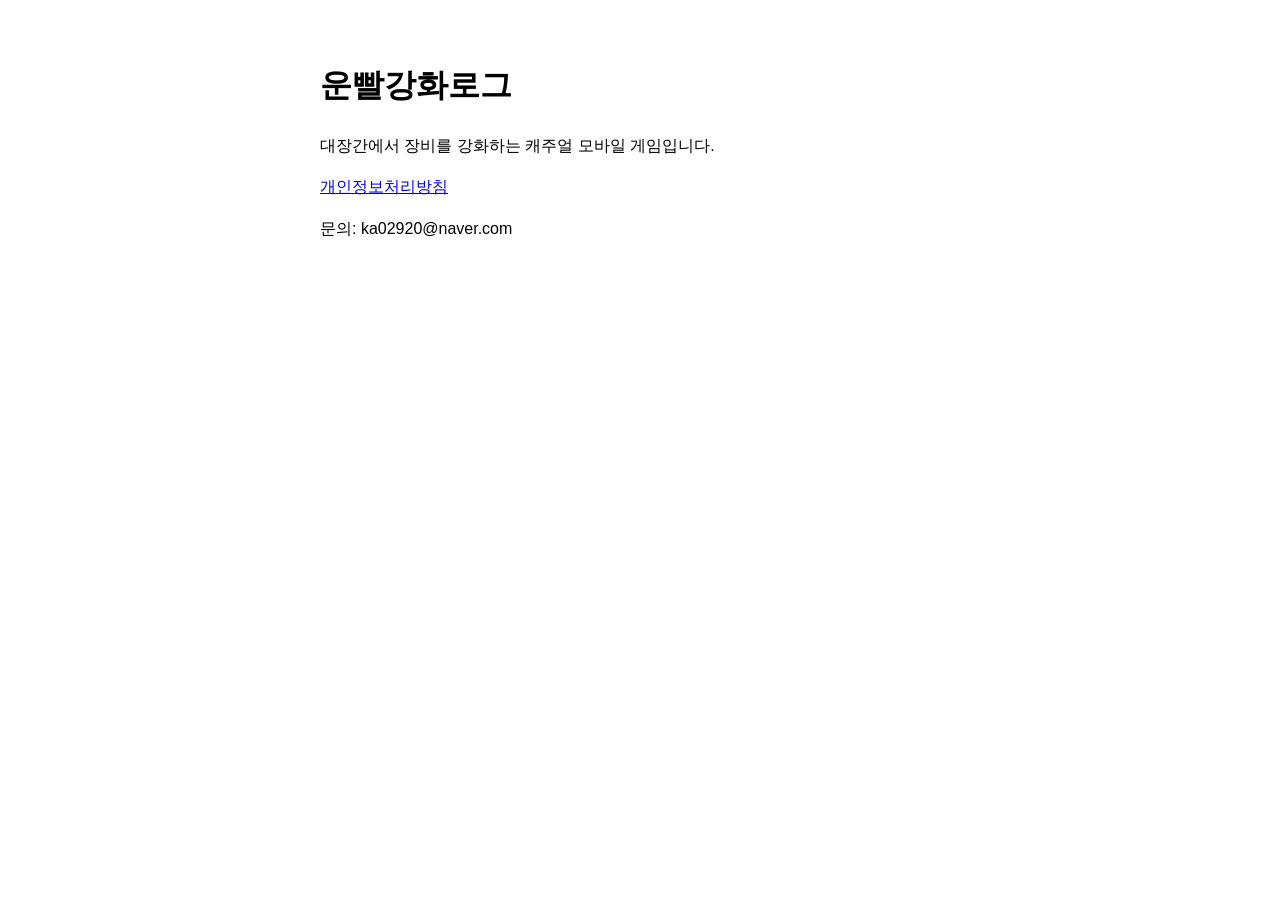
==== index.html @ 8e12b2b0 "complete" ====
<!doctype html>
<html lang="ko">
<head>
<meta charset="utf-8">
<title>운빨강화로그</title>
<meta name="viewport" content="width=device-width, initial-scale=1">
</head>
<body style="font-family:sans-serif; max-width:640px; margin:60px auto; padding:0 20px; line-height:1.6;">
<h1>운빨강화로그</h1>
<p>대장간에서 장비를 강화하는 캐주얼 모바일 게임입니다.</p>
<p><a href="privacy.html">개인정보처리방침</a></p>
<p>문의: ka02920@naver.com</p>
</body>
</html>
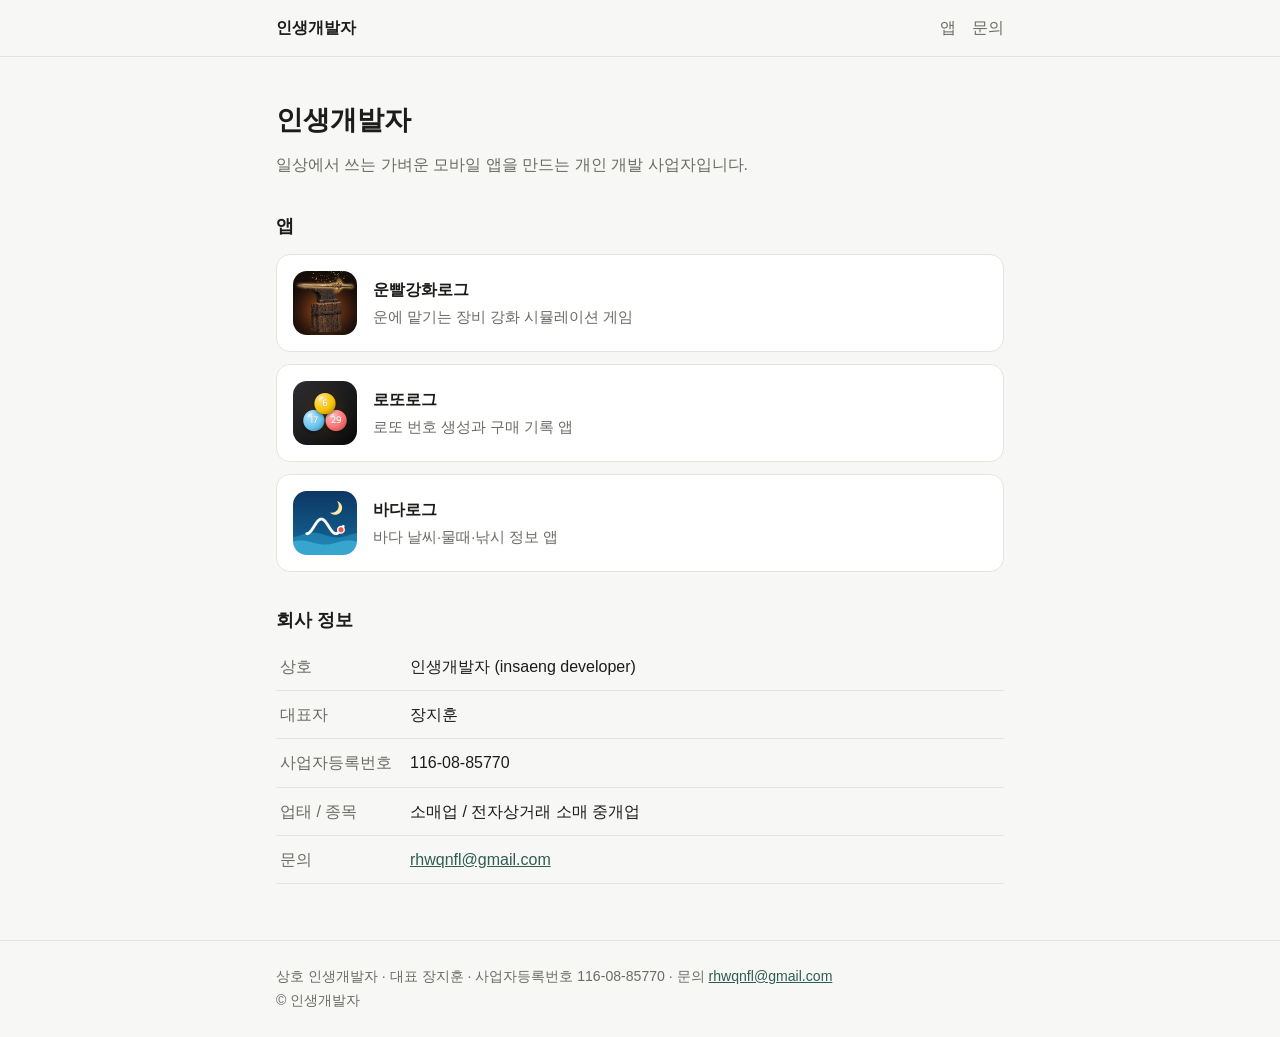
==== commit 943b0cde: "Add developer homepage" ====
--- a/index.html
+++ b/index.html
@@ -1,14 +1,11 @@
-<!doctype html>
-<html lang="ko">
-<head>
-<meta charset="utf-8">
-<title>운빨강화로그</title>
-<meta name="viewport" content="width=device-width, initial-scale=1">
-</head>
-<body style="font-family:sans-serif; max-width:640px; margin:60px auto; padding:0 20px; line-height:1.6;">
-<h1>운빨강화로그</h1>
-<p>대장간에서 장비를 강화하는 캐주얼 모바일 게임입니다.</p>
-<p><a href="privacy.html">개인정보처리방침</a></p>
-<p>문의: ka02920@naver.com</p>
-</body>
-</html>
+<!doctype html><html lang="ko"><head><meta charset="utf-8"><meta name="viewport" content="width=device-width,initial-scale=1">
+<title>인생개발자 - 모바일 앱 개발</title><link rel="stylesheet" href="style.css"></head><body>
+<header><div class="wrap"><a class="brand" href="">인생개발자</a><nav><a href="">앱</a><a href="contact/">문의</a></nav></div></header>
+<main class="wrap"><h1>인생개발자</h1>
+<p class="lead">일상에서 쓰는 가벼운 모바일 앱을 만드는 개인 개발 사업자입니다.</p>
+<h2>앱</h2><a class="card" href="apps/luck-enchant/"><img src="assets/luck-enchant.png" alt=""><div><b>운빨강화로그</b><span>운에 맡기는 장비 강화 시뮬레이션 게임</span></div></a><a class="card" href="apps/lotto-log/"><img src="assets/lotto-log.png" alt=""><div><b>로또로그</b><span>로또 번호 생성과 구매 기록 앱</span></div></a><a class="card" href="apps/sea-log/"><img src="assets/sea-log.png" alt=""><div><b>바다로그</b><span>바다 날씨·물때·낚시 정보 앱</span></div></a>
+<h2>회사 정보</h2><table>
+<tr><td>상호</td><td>인생개발자 (insaeng developer)</td></tr><tr><td>대표자</td><td>장지훈</td></tr>
+<tr><td>사업자등록번호</td><td>116-08-85770</td></tr><tr><td>업태 / 종목</td><td>소매업 / 전자상거래 소매 중개업</td></tr>
+<tr><td>문의</td><td><a href="mailto:rhwqnfl@gmail.com">rhwqnfl@gmail.com</a></td></tr></table></main>
+<footer><div class="wrap">상호 인생개발자 · 대표 장지훈 · 사업자등록번호 116-08-85770 · 문의 <a href="mailto:rhwqnfl@gmail.com">rhwqnfl@gmail.com</a><br>© 인생개발자</div></footer></body></html>
--- a/style.css
+++ b/style.css
@@ -0,0 +1,14 @@
+:root{--bg:#f7f7f5;--fg:#1c1c1a;--muted:#6b6b66;--card:#fff;--line:#e4e4df;--accent:#2f5d50}
+@media(prefers-color-scheme:dark){:root{--bg:#161715;--fg:#ececE8;--muted:#9a9a93;--card:#1f201e;--line:#2c2d2a;--accent:#7fbfa8}}
+*{box-sizing:border-box}body{margin:0;background:var(--bg);color:var(--fg);font:16px/1.7 -apple-system,"Apple SD Gothic Neo","Noto Sans KR",sans-serif}
+.wrap{max-width:760px;margin:0 auto;padding:0 16px}
+header{border-bottom:1px solid var(--line)}header .wrap{display:flex;justify-content:space-between;align-items:center;height:56px}
+header a{color:var(--fg);text-decoration:none}.brand{font-weight:700}nav a{margin-left:16px;color:var(--muted)}
+h1{font-size:1.7rem;margin:40px 0 8px}h2{font-size:1.15rem;margin:32px 0 8px}p.lead{color:var(--muted);margin:0 0 24px}
+.card{display:flex;gap:16px;align-items:center;background:var(--card);border:1px solid var(--line);border-radius:14px;padding:16px;margin:12px 0;color:inherit;text-decoration:none}
+.card img,.ph{width:64px;height:64px;border-radius:14px;flex:none;object-fit:cover;background:var(--line)}
+.card b{display:block}.card span{color:var(--muted);font-size:.92rem}
+ul{padding-left:20px}a{color:var(--accent)}
+.shots{display:flex;gap:10px;overflow-x:auto;padding-bottom:8px}.shots img{height:320px;border-radius:10px;border:1px solid var(--line)}
+table{border-collapse:collapse;width:100%}td{border-bottom:1px solid var(--line);padding:10px 4px;vertical-align:top}td:first-child{color:var(--muted);width:130px}
+footer{border-top:1px solid var(--line);margin-top:56px;padding:24px 0;color:var(--muted);font-size:.88rem}
